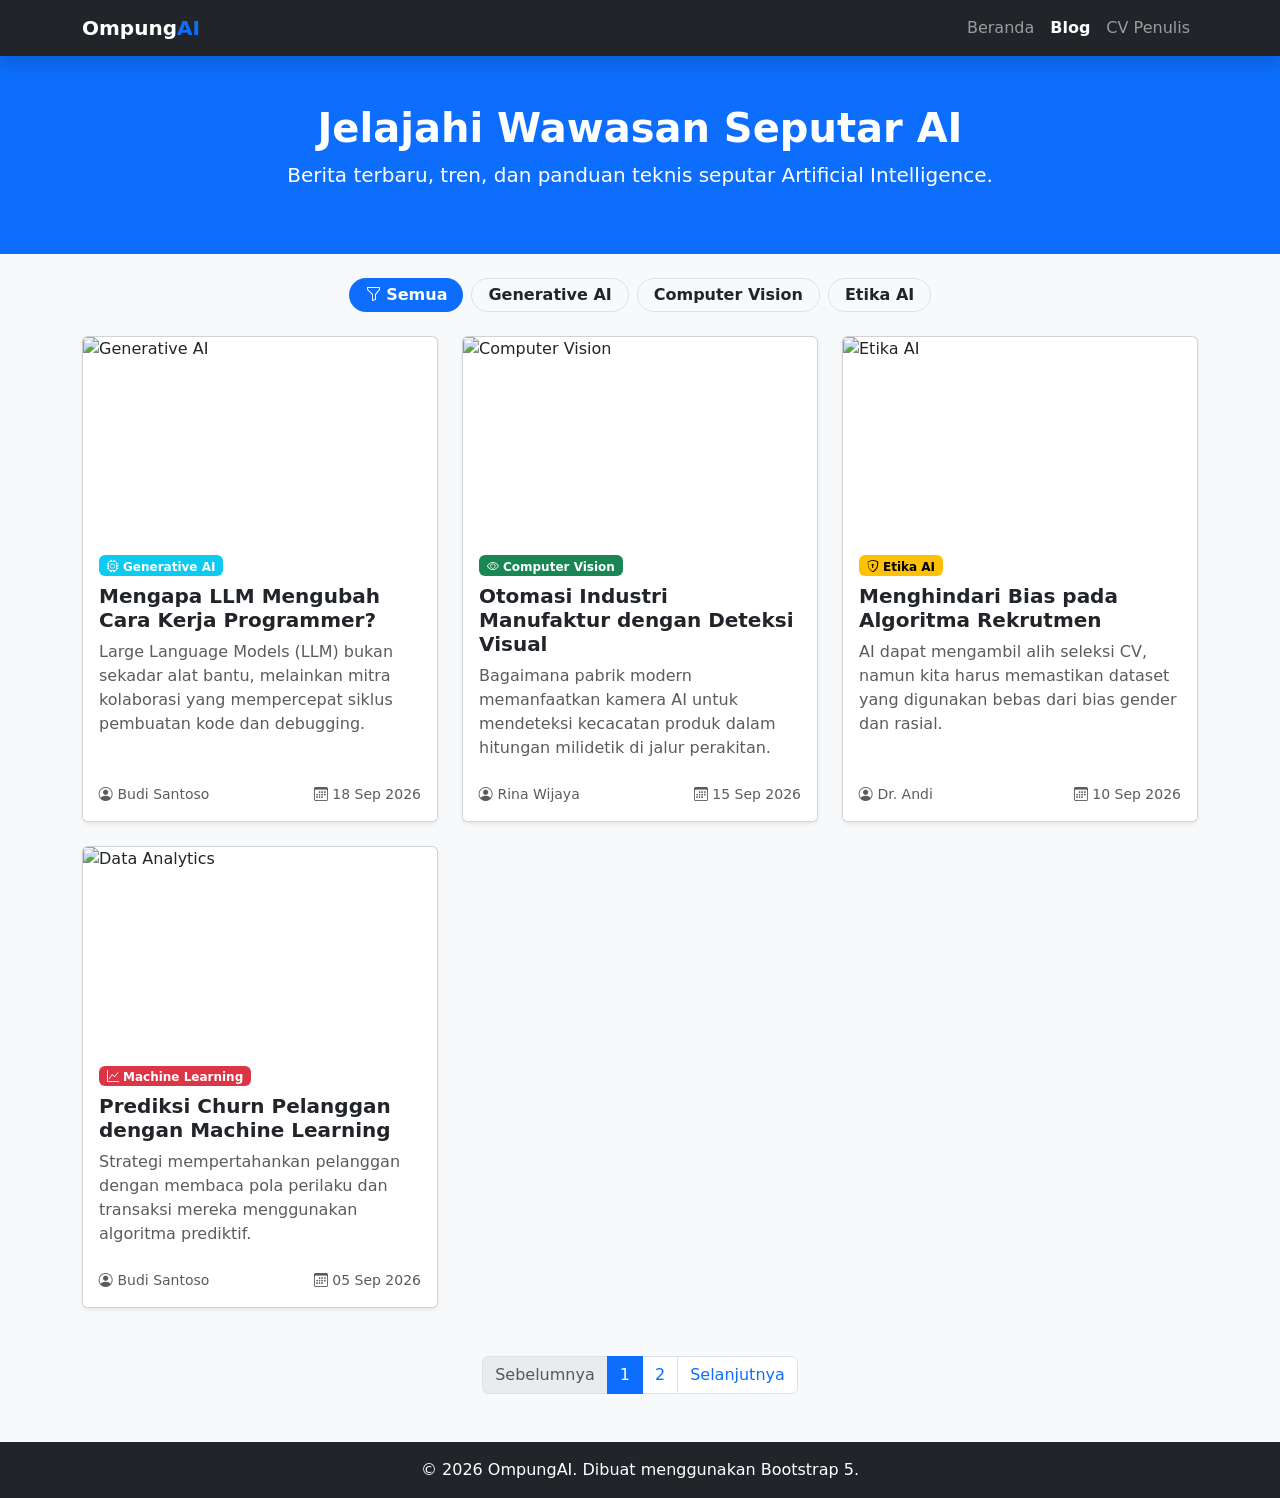
==== blog-detail.html @ 55e21725 "audhhh" ====
<!DOCTYPE html>
<html lang="id">
<head>
    <meta charset="UTF-8">
    <meta name="viewport" content="width=device-width, initial-scale=1.0">
    <title>Blog & Wawasan AI - OmpungAI</title>
    
    <!-- Bootstrap 5 CSS (Wajib) -->
    <link href="https://cdn.jsdelivr.net/npm/bootstrap@5.3.2/dist/css/bootstrap.min.css" rel="stylesheet">
    <!-- Bootstrap Icons (Wajib) -->
    <link href="https://cdn.jsdelivr.net/npm/bootstrap-icons@1.11.1/font/bootstrap-icons.css" rel="stylesheet">
    
    <!-- Sedikit custom CSS jika diperlukan (opsional) -->
    <style>
        .card-img-top { height: 200px; object-fit: cover; }
        body { background-color: #f8f9fa; }
    </style>
</head>
<body>

    <!-- NAVBAR BOOTSTRAP -->
    <nav class="navbar navbar-expand-lg navbar-dark bg-dark sticky-top shadow">
        <div class="container">
            <a class="navbar-brand fw-bold" href="index.html">Ompung<span class="text-primary">AI</span></a>
            <button class="navbar-toggler" type="button" data-bs-toggle="collapse" data-bs-target="#navbarNav">
                <span class="navbar-toggler-icon"></span>
            </button>
            <div class="collapse navbar-collapse" id="navbarNav">
                <ul class="navbar-nav ms-auto">
                    <li class="nav-item"><a class="nav-link" href="index.html">Beranda</a></li>
                    <li class="nav-item"><a class="nav-link active fw-semibold" href="blog.html">Blog</a></li>
                    <li class="nav-item"><a class="nav-link" href="cv.html">CV Penulis</a></li>
                </ul>
            </div>
        </div>
    </nav>

    <!-- HEADER / HERO BLOG -->
    <header class="bg-primary text-white text-center py-5 mb-4">
        <div class="container">
            <h1 class="fw-bold">Jelajahi Wawasan Seputar AI</h1>
            <p class="lead">Berita terbaru, tren, dan panduan teknis seputar Artificial Intelligence.</p>
        </div>
    </header>

    <!-- MAIN CONTENT -->
    <main class="container mb-5">
        
        <!-- FILTER KATEGORI (Opsional) -->
        <div class="d-flex justify-content-center gap-2 mb-4 flex-wrap">
            <span class="badge rounded-pill text-bg-primary fs-6 px-3 py-2"><i class="bi bi-funnel"></i> Semua</span>
            <span class="badge rounded-pill text-bg-light border text-dark fs-6 px-3 py-2">Generative AI</span>
            <span class="badge rounded-pill text-bg-light border text-dark fs-6 px-3 py-2">Computer Vision</span>
            <span class="badge rounded-pill text-bg-light border text-dark fs-6 px-3 py-2">Etika AI</span>
        </div>

        <!-- DAFTAR ARTIKEL (Grid Bootstrap) -->
        <div class="row g-4">
            
            <!-- Artikel 1 -->
            <div class="col-md-6 col-lg-4">
                <div class="card h-100 shadow-sm">
                    <img src="https://images.unsplash.com/photo-1677442136019-21780ecad995?w=600&q=80" class="card-img-top" alt="Generative AI">
                    <div class="card-body">
                        <span class="badge text-bg-info text-white mb-2"><i class="bi bi-cpu"></i> Generative AI</span>
                        <h5 class="card-title fw-bold">
                            <!-- Link ke halaman detail -->
                            <a href="blog-detail.html" class="text-decoration-none text-dark stretched-link">Mengapa LLM Mengubah Cara Kerja Programmer?</a>
                        </h5>
                        <p class="card-text text-muted">Large Language Models (LLM) bukan sekadar alat bantu, melainkan mitra kolaborasi yang mempercepat siklus pembuatan kode dan debugging.</p>
                    </div>
                    <div class="card-footer bg-white border-top-0 pb-3">
                        <small class="text-muted d-flex justify-content-between">
                            <span><i class="bi bi-person-circle"></i> Budi Santoso</span>
                            <span><i class="bi bi-calendar3"></i> 18 Sep 2026</span>
                        </small>
                    </div>
                </div>
            </div>

            <!-- Artikel 2 -->
            <div class="col-md-6 col-lg-4">
                <div class="card h-100 shadow-sm">
                    <img src="https://images.unsplash.com/photo-1561557944-6e7860d1a7eb?w=600&q=80" class="card-img-top" alt="Computer Vision">
                    <div class="card-body">
                        <span class="badge text-bg-success mb-2"><i class="bi bi-eye"></i> Computer Vision</span>
                        <h5 class="card-title fw-bold">
                            <a href="#" class="text-decoration-none text-dark stretched-link">Otomasi Industri Manufaktur dengan Deteksi Visual</a>
                        </h5>
                        <p class="card-text text-muted">Bagaimana pabrik modern memanfaatkan kamera AI untuk mendeteksi kecacatan produk dalam hitungan milidetik di jalur perakitan.</p>
                    </div>
                    <div class="card-footer bg-white border-top-0 pb-3">
                        <small class="text-muted d-flex justify-content-between">
                            <span><i class="bi bi-person-circle"></i> Rina Wijaya</span>
                            <span><i class="bi bi-calendar3"></i> 15 Sep 2026</span>
                        </small>
                    </div>
                </div>
            </div>

            <!-- Artikel 3 -->
            <div class="col-md-6 col-lg-4">
                <div class="card h-100 shadow-sm">
                    <img src="https://images.unsplash.com/photo-1507146153580-69a1fe6d8aa1?w=600&q=80" class="card-img-top" alt="Etika AI">
                    <div class="card-body">
                        <span class="badge text-bg-warning mb-2"><i class="bi bi-shield-lock"></i> Etika AI</span>
                        <h5 class="card-title fw-bold">
                            <a href="#" class="text-decoration-none text-dark stretched-link">Menghindari Bias pada Algoritma Rekrutmen</a>
                        </h5>
                        <p class="card-text text-muted">AI dapat mengambil alih seleksi CV, namun kita harus memastikan dataset yang digunakan bebas dari bias gender dan rasial.</p>
                    </div>
                    <div class="card-footer bg-white border-top-0 pb-3">
                        <small class="text-muted d-flex justify-content-between">
                            <span><i class="bi bi-person-circle"></i> Dr. Andi</span>
                            <span><i class="bi bi-calendar3"></i> 10 Sep 2026</span>
                        </small>
                    </div>
                </div>
            </div>

            <!-- Artikel 4 -->
            <div class="col-md-6 col-lg-4">
                <div class="card h-100 shadow-sm">
                    <img src="https://images.unsplash.com/photo-1551288049-bebda4e38f71?w=600&q=80" class="card-img-top" alt="Data Analytics">
                    <div class="card-body">
                        <span class="badge text-bg-danger mb-2"><i class="bi bi-graph-up"></i> Machine Learning</span>
                        <h5 class="card-title fw-bold">
                            <a href="#" class="text-decoration-none text-dark stretched-link">Prediksi Churn Pelanggan dengan Machine Learning</a>
                        </h5>
                        <p class="card-text text-muted">Strategi mempertahankan pelanggan dengan membaca pola perilaku dan transaksi mereka menggunakan algoritma prediktif.</p>
                    </div>
                    <div class="card-footer bg-white border-top-0 pb-3">
                        <small class="text-muted d-flex justify-content-between">
                            <span><i class="bi bi-person-circle"></i> Budi Santoso</span>
                            <span><i class="bi bi-calendar3"></i> 05 Sep 2026</span>
                        </small>
                    </div>
                </div>
            </div>

        </div>

        <!-- PAGINATION -->
        <nav aria-label="Page navigation" class="mt-5">
            <ul class="pagination justify-content-center">
                <li class="page-item disabled"><a class="page-link" href="#">Sebelumnya</a></li>
                <li class="page-item active"><a class="page-link" href="#">1</a></li>
                <li class="page-item"><a class="page-link" href="#">2</a></li>
                <li class="page-item"><a class="page-link" href="#">Selanjutnya</a></li>
            </ul>
        </nav>

    </main>

    <!-- FOOTER BOOTSTRAP -->
    <footer class="bg-dark text-white text-center py-3 mt-auto">
        <div class="container">
            <p class="mb-0">&copy; 2026 OmpungAI. Dibuat menggunakan Bootstrap 5.</p>
        </div>
    </footer>

    <!-- Bootstrap 5 JS -->
    <script src="https://cdn.jsdelivr.net/npm/bootstrap@5.3.2/dist/js/bootstrap.bundle.min.js"></script>
</body>
</html>
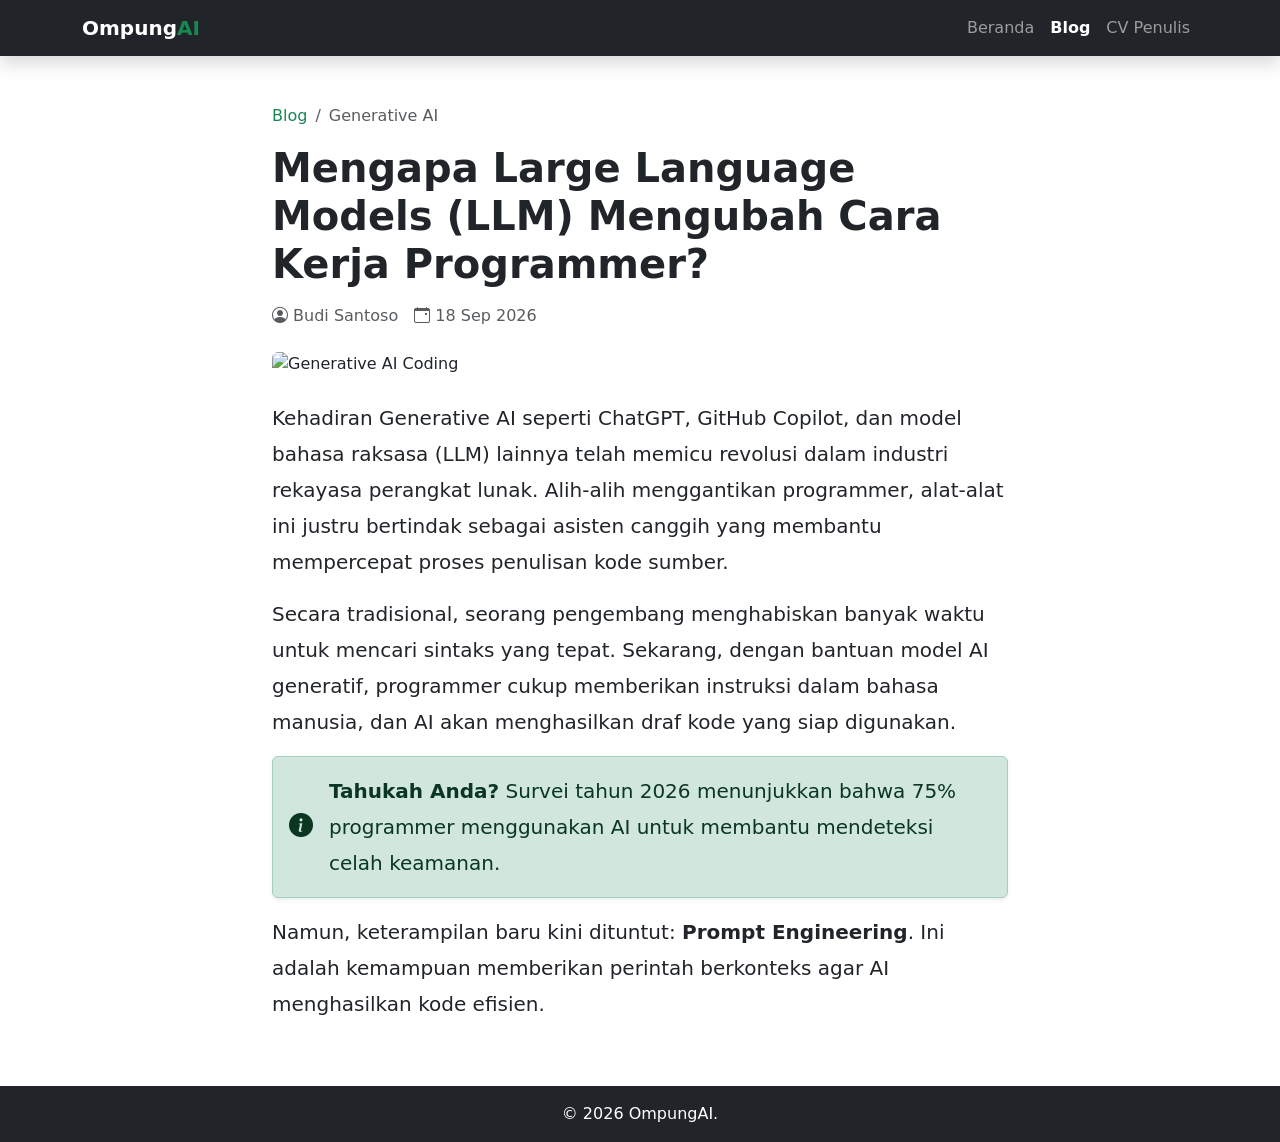
==== commit 63eb7164: "try4" ====
--- a/blog-detail.html
+++ b/blog-detail.html
@@ -3,25 +3,15 @@
 <head>
     <meta charset="UTF-8">
     <meta name="viewport" content="width=device-width, initial-scale=1.0">
-    <title>Blog & Wawasan AI - OmpungAI</title>
-    
-    <!-- Bootstrap 5 CSS (Wajib) -->
+    <title>Detail Blog AI - OmpungAI</title>
     <link href="https://cdn.jsdelivr.net/npm/bootstrap@5.3.2/dist/css/bootstrap.min.css" rel="stylesheet">
-    <!-- Bootstrap Icons (Wajib) -->
     <link href="https://cdn.jsdelivr.net/npm/bootstrap-icons@1.11.1/font/bootstrap-icons.css" rel="stylesheet">
-    
-    <!-- Sedikit custom CSS jika diperlukan (opsional) -->
-    <style>
-        .card-img-top { height: 200px; object-fit: cover; }
-        body { background-color: #f8f9fa; }
-    </style>
 </head>
 <body>
 
-    <!-- NAVBAR BOOTSTRAP -->
     <nav class="navbar navbar-expand-lg navbar-dark bg-dark sticky-top shadow">
         <div class="container">
-            <a class="navbar-brand fw-bold" href="index.html">Ompung<span class="text-primary">AI</span></a>
+            <a class="navbar-brand fw-bold" href="index.html">Ompung<span class="text-success">AI</span></a>
             <button class="navbar-toggler" type="button" data-bs-toggle="collapse" data-bs-target="#navbarNav">
                 <span class="navbar-toggler-icon"></span>
             </button>
@@ -35,131 +25,46 @@
         </div>
     </nav>
 
-    <!-- HEADER / HERO BLOG -->
-    <header class="bg-primary text-white text-center py-5 mb-4">
-        <div class="container">
-            <h1 class="fw-bold">Jelajahi Wawasan Seputar AI</h1>
-            <p class="lead">Berita terbaru, tren, dan panduan teknis seputar Artificial Intelligence.</p>
+    <main class="container my-5">
+        <div class="row justify-content-center">
+            <div class="col-lg-8">
+                
+                <nav aria-label="breadcrumb">
+                    <ol class="breadcrumb">
+                        <li class="breadcrumb-item"><a href="blog.html" class="text-decoration-none text-success">Blog</a></li>
+                        <li class="breadcrumb-item active" aria-current="page">Generative AI</li>
+                    </ol>
+                </nav>
+
+                <h1 class="fw-bold mb-3">Mengapa Large Language Models (LLM) Mengubah Cara Kerja Programmer?</h1> 
+                
+                <div class="d-flex align-items-center mb-4 text-muted">
+                    <span class="me-3"><i class="bi bi-person-circle"></i> Budi Santoso</span>
+                    <span class="me-3"><i class="bi bi-calendar-event"></i> 18 Sep 2026</span>
+                </div>
+
+                <img src="https://images.unsplash.com/photo-1677442136019-21780ecad995?w=1200&q=80" class="img-fluid rounded mb-4 w-100" alt="Generative AI Coding" style="max-height: 400px; object-fit: cover;">
+
+                <div class="fs-5" style="line-height: 1.8;">
+                    <p>Kehadiran Generative AI seperti ChatGPT, GitHub Copilot, dan model bahasa raksasa (LLM) lainnya telah memicu revolusi dalam industri rekayasa perangkat lunak. Alih-alih menggantikan programmer, alat-alat ini justru bertindak sebagai asisten canggih yang membantu mempercepat proses penulisan kode sumber.</p>
+                    <p>Secara tradisional, seorang pengembang menghabiskan banyak waktu untuk mencari sintaks yang tepat. Sekarang, dengan bantuan model AI generatif, programmer cukup memberikan instruksi dalam bahasa manusia, dan AI akan menghasilkan draf kode yang siap digunakan.</p>
+                    
+                    <div class="alert alert-success d-flex align-items-center shadow-sm" role="alert">
+                        <i class="bi bi-info-circle-fill fs-4 me-3"></i>
+                        <div><strong>Tahukah Anda?</strong> Survei tahun 2026 menunjukkan bahwa 75% programmer menggunakan AI untuk membantu mendeteksi celah keamanan.</div>
+                    </div>
+
+                    <p>Namun, keterampilan baru kini dituntut: <strong>Prompt Engineering</strong>. Ini adalah kemampuan memberikan perintah berkonteks agar AI menghasilkan kode efisien.</p>
+                </div>
+
+            </div>
         </div>
-    </header>
-
-    <!-- MAIN CONTENT -->
-    <main class="container mb-5">
-        
-        <!-- FILTER KATEGORI (Opsional) -->
-        <div class="d-flex justify-content-center gap-2 mb-4 flex-wrap">
-            <span class="badge rounded-pill text-bg-primary fs-6 px-3 py-2"><i class="bi bi-funnel"></i> Semua</span>
-            <span class="badge rounded-pill text-bg-light border text-dark fs-6 px-3 py-2">Generative AI</span>
-            <span class="badge rounded-pill text-bg-light border text-dark fs-6 px-3 py-2">Computer Vision</span>
-            <span class="badge rounded-pill text-bg-light border text-dark fs-6 px-3 py-2">Etika AI</span>
-        </div>
-
-        <!-- DAFTAR ARTIKEL (Grid Bootstrap) -->
-        <div class="row g-4">
-            
-            <!-- Artikel 1 -->
-            <div class="col-md-6 col-lg-4">
-                <div class="card h-100 shadow-sm">
-                    <img src="https://images.unsplash.com/photo-1677442136019-21780ecad995?w=600&q=80" class="card-img-top" alt="Generative AI">
-                    <div class="card-body">
-                        <span class="badge text-bg-info text-white mb-2"><i class="bi bi-cpu"></i> Generative AI</span>
-                        <h5 class="card-title fw-bold">
-                            <!-- Link ke halaman detail -->
-                            <a href="blog-detail.html" class="text-decoration-none text-dark stretched-link">Mengapa LLM Mengubah Cara Kerja Programmer?</a>
-                        </h5>
-                        <p class="card-text text-muted">Large Language Models (LLM) bukan sekadar alat bantu, melainkan mitra kolaborasi yang mempercepat siklus pembuatan kode dan debugging.</p>
-                    </div>
-                    <div class="card-footer bg-white border-top-0 pb-3">
-                        <small class="text-muted d-flex justify-content-between">
-                            <span><i class="bi bi-person-circle"></i> Budi Santoso</span>
-                            <span><i class="bi bi-calendar3"></i> 18 Sep 2026</span>
-                        </small>
-                    </div>
-                </div>
-            </div>
-
-            <!-- Artikel 2 -->
-            <div class="col-md-6 col-lg-4">
-                <div class="card h-100 shadow-sm">
-                    <img src="https://images.unsplash.com/photo-1561557944-6e7860d1a7eb?w=600&q=80" class="card-img-top" alt="Computer Vision">
-                    <div class="card-body">
-                        <span class="badge text-bg-success mb-2"><i class="bi bi-eye"></i> Computer Vision</span>
-                        <h5 class="card-title fw-bold">
-                            <a href="#" class="text-decoration-none text-dark stretched-link">Otomasi Industri Manufaktur dengan Deteksi Visual</a>
-                        </h5>
-                        <p class="card-text text-muted">Bagaimana pabrik modern memanfaatkan kamera AI untuk mendeteksi kecacatan produk dalam hitungan milidetik di jalur perakitan.</p>
-                    </div>
-                    <div class="card-footer bg-white border-top-0 pb-3">
-                        <small class="text-muted d-flex justify-content-between">
-                            <span><i class="bi bi-person-circle"></i> Rina Wijaya</span>
-                            <span><i class="bi bi-calendar3"></i> 15 Sep 2026</span>
-                        </small>
-                    </div>
-                </div>
-            </div>
-
-            <!-- Artikel 3 -->
-            <div class="col-md-6 col-lg-4">
-                <div class="card h-100 shadow-sm">
-                    <img src="https://images.unsplash.com/photo-1507146153580-69a1fe6d8aa1?w=600&q=80" class="card-img-top" alt="Etika AI">
-                    <div class="card-body">
-                        <span class="badge text-bg-warning mb-2"><i class="bi bi-shield-lock"></i> Etika AI</span>
-                        <h5 class="card-title fw-bold">
-                            <a href="#" class="text-decoration-none text-dark stretched-link">Menghindari Bias pada Algoritma Rekrutmen</a>
-                        </h5>
-                        <p class="card-text text-muted">AI dapat mengambil alih seleksi CV, namun kita harus memastikan dataset yang digunakan bebas dari bias gender dan rasial.</p>
-                    </div>
-                    <div class="card-footer bg-white border-top-0 pb-3">
-                        <small class="text-muted d-flex justify-content-between">
-                            <span><i class="bi bi-person-circle"></i> Dr. Andi</span>
-                            <span><i class="bi bi-calendar3"></i> 10 Sep 2026</span>
-                        </small>
-                    </div>
-                </div>
-            </div>
-
-            <!-- Artikel 4 -->
-            <div class="col-md-6 col-lg-4">
-                <div class="card h-100 shadow-sm">
-                    <img src="https://images.unsplash.com/photo-1551288049-bebda4e38f71?w=600&q=80" class="card-img-top" alt="Data Analytics">
-                    <div class="card-body">
-                        <span class="badge text-bg-danger mb-2"><i class="bi bi-graph-up"></i> Machine Learning</span>
-                        <h5 class="card-title fw-bold">
-                            <a href="#" class="text-decoration-none text-dark stretched-link">Prediksi Churn Pelanggan dengan Machine Learning</a>
-                        </h5>
-                        <p class="card-text text-muted">Strategi mempertahankan pelanggan dengan membaca pola perilaku dan transaksi mereka menggunakan algoritma prediktif.</p>
-                    </div>
-                    <div class="card-footer bg-white border-top-0 pb-3">
-                        <small class="text-muted d-flex justify-content-between">
-                            <span><i class="bi bi-person-circle"></i> Budi Santoso</span>
-                            <span><i class="bi bi-calendar3"></i> 05 Sep 2026</span>
-                        </small>
-                    </div>
-                </div>
-            </div>
-
-        </div>
-
-        <!-- PAGINATION -->
-        <nav aria-label="Page navigation" class="mt-5">
-            <ul class="pagination justify-content-center">
-                <li class="page-item disabled"><a class="page-link" href="#">Sebelumnya</a></li>
-                <li class="page-item active"><a class="page-link" href="#">1</a></li>
-                <li class="page-item"><a class="page-link" href="#">2</a></li>
-                <li class="page-item"><a class="page-link" href="#">Selanjutnya</a></li>
-            </ul>
-        </nav>
-
     </main>
 
-    <!-- FOOTER BOOTSTRAP -->
-    <footer class="bg-dark text-white text-center py-3 mt-auto">
-        <div class="container">
-            <p class="mb-0">&copy; 2026 OmpungAI. Dibuat menggunakan Bootstrap 5.</p>
-        </div>
+    <footer class="bg-dark text-white text-center py-3">
+        <p class="mb-0">&copy; 2026 OmpungAI.</p>
     </footer>
 
-    <!-- Bootstrap 5 JS -->
     <script src="https://cdn.jsdelivr.net/npm/bootstrap@5.3.2/dist/js/bootstrap.bundle.min.js"></script>
 </body>
 </html>
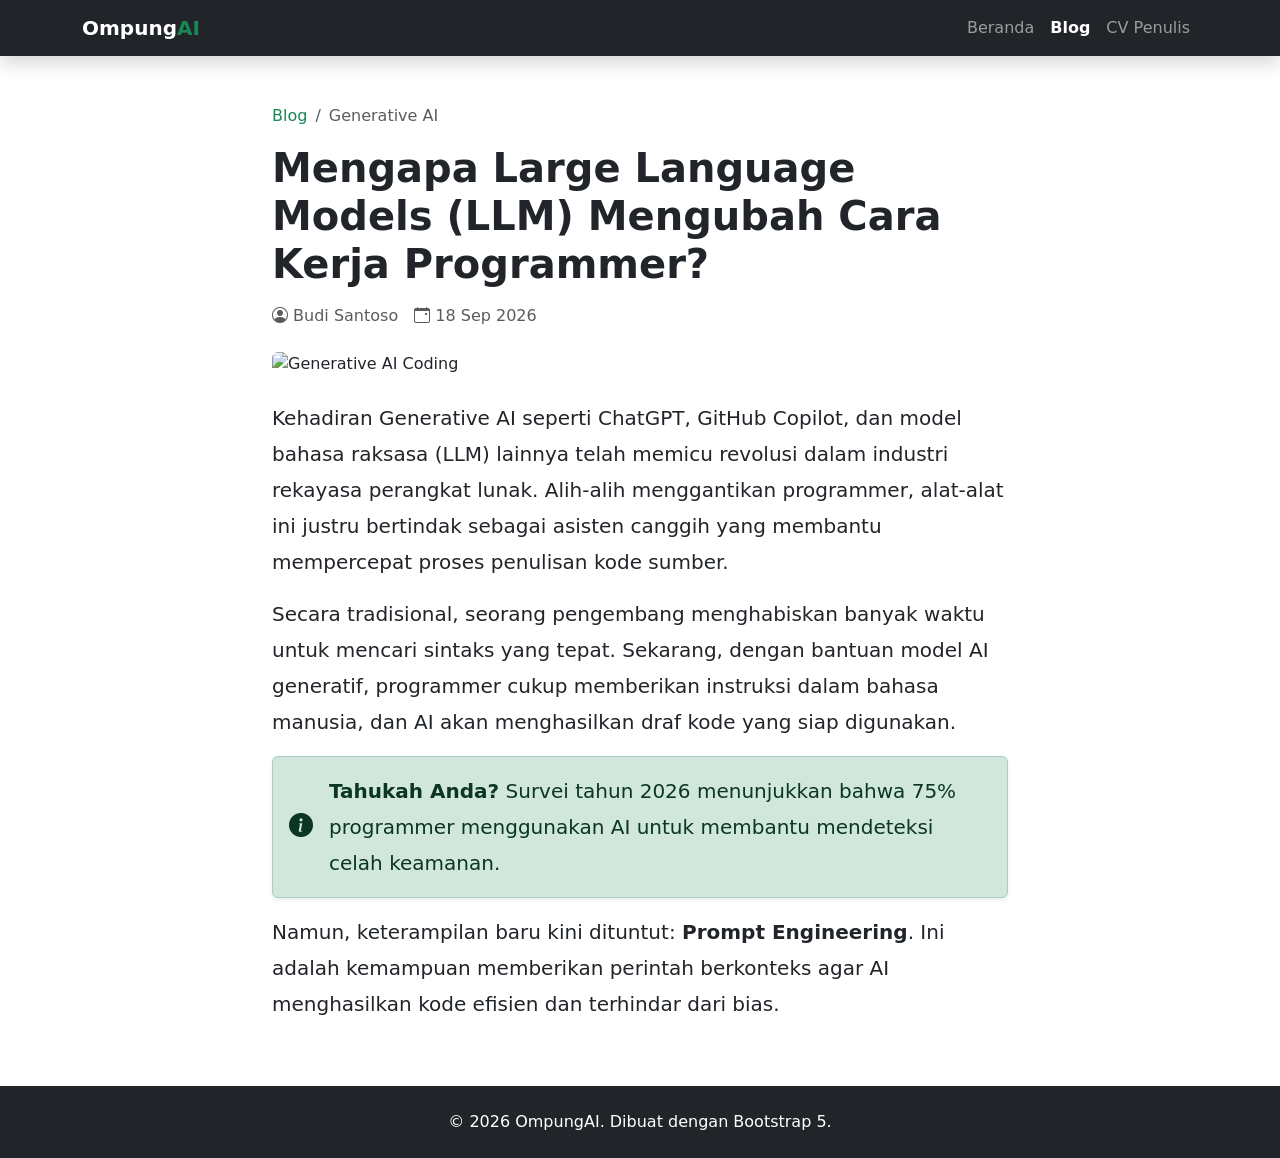
==== commit ccb63ce6: "test 6" ====
--- a/blog-detail.html
+++ b/blog-detail.html
@@ -4,31 +4,39 @@
     <meta charset="UTF-8">
     <meta name="viewport" content="width=device-width, initial-scale=1.0">
     <title>Detail Blog AI - OmpungAI</title>
+    <!-- Bootstrap 5 CSS & Icons -->
     <link href="https://cdn.jsdelivr.net/npm/bootstrap@5.3.2/dist/css/bootstrap.min.css" rel="stylesheet">
     <link href="https://cdn.jsdelivr.net/npm/bootstrap-icons@1.11.1/font/bootstrap-icons.css" rel="stylesheet">
 </head>
 <body>
 
-    <nav class="navbar navbar-expand-lg navbar-dark bg-dark sticky-top shadow">
-        <div class="container">
-            <a class="navbar-brand fw-bold" href="index.html">Ompung<span class="text-success">AI</span></a>
-            <button class="navbar-toggler" type="button" data-bs-toggle="collapse" data-bs-target="#navbarNav">
-                <span class="navbar-toggler-icon"></span>
-            </button>
-            <div class="collapse navbar-collapse" id="navbarNav">
-                <ul class="navbar-nav ms-auto">
-                    <li class="nav-item"><a class="nav-link" href="index.html">Beranda</a></li>
-                    <li class="nav-item"><a class="nav-link active fw-semibold" href="blog.html">Blog</a></li>
-                    <li class="nav-item"><a class="nav-link" href="cv.html">CV Penulis</a></li>
-                </ul>
+    <!-- NAVIGASI -->
+    <header>
+        <nav class="navbar navbar-expand-lg navbar-dark bg-dark sticky-top shadow">
+            <div class="container">
+                <a class="navbar-brand fw-bold" href="index.html">Ompung<span class="text-success">AI</span></a>
+                <button class="navbar-toggler" type="button" data-bs-toggle="collapse" data-bs-target="#navbarNav" aria-label="Buka menu navigasi">
+                    <span class="navbar-toggler-icon"></span>
+                </button>
+                <div class="collapse navbar-collapse" id="navbarNav">
+                    <ul class="navbar-nav ms-auto">
+                        <li class="nav-item"><a class="nav-link" href="index.html">Beranda</a></li>
+                        <li class="nav-item"><a class="nav-link active fw-semibold" href="blog.html">Blog</a></li>
+                        <li class="nav-item"><a class="nav-link" href="cv.html">CV Penulis</a></li>
+                    </ul>
+                </div>
             </div>
-        </div>
-    </nav>
+        </nav>
+    </header>
 
+    <!-- KONTEN UTAMA -->
     <main class="container my-5">
         <div class="row justify-content-center">
-            <div class="col-lg-8">
+            
+            <!-- ARTIKEL SEMANTIK -->
+            <article class="col-lg-8">
                 
+                <!-- BREADCRUMB -->
                 <nav aria-label="breadcrumb">
                     <ol class="breadcrumb">
                         <li class="breadcrumb-item"><a href="blog.html" class="text-decoration-none text-success">Blog</a></li>
@@ -36,16 +44,19 @@
                     </ol>
                 </nav>
 
-                <h1 class="fw-bold mb-3">Mengapa Large Language Models (LLM) Mengubah Cara Kerja Programmer?</h1> 
-                
-                <div class="d-flex align-items-center mb-4 text-muted">
-                    <span class="me-3"><i class="bi bi-person-circle"></i> Budi Santoso</span>
-                    <span class="me-3"><i class="bi bi-calendar-event"></i> 18 Sep 2026</span>
-                </div>
+                <!-- HEADER ARTIKEL -->
+                <header class="mb-4">
+                    <h1 class="fw-bold mb-3">Mengapa Large Language Models (LLM) Mengubah Cara Kerja Programmer?</h1> 
+                    <div class="d-flex align-items-center text-muted">
+                        <span class="me-3"><i class="bi bi-person-circle"></i> Budi Santoso</span>
+                        <span class="me-3"><i class="bi bi-calendar-event"></i> 18 Sep 2026</span>
+                    </div>
+                </header>
 
                 <img src="https://images.unsplash.com/photo-1677442136019-21780ecad995?w=1200&q=80" class="img-fluid rounded mb-4 w-100" alt="Generative AI Coding" style="max-height: 400px; object-fit: cover;">
 
-                <div class="fs-5" style="line-height: 1.8;">
+                <!-- ISI KONTEN -->
+                <section class="fs-5" style="line-height: 1.8;">
                     <p>Kehadiran Generative AI seperti ChatGPT, GitHub Copilot, dan model bahasa raksasa (LLM) lainnya telah memicu revolusi dalam industri rekayasa perangkat lunak. Alih-alih menggantikan programmer, alat-alat ini justru bertindak sebagai asisten canggih yang membantu mempercepat proses penulisan kode sumber.</p>
                     <p>Secara tradisional, seorang pengembang menghabiskan banyak waktu untuk mencari sintaks yang tepat. Sekarang, dengan bantuan model AI generatif, programmer cukup memberikan instruksi dalam bahasa manusia, dan AI akan menghasilkan draf kode yang siap digunakan.</p>
                     
@@ -54,15 +65,16 @@
                         <div><strong>Tahukah Anda?</strong> Survei tahun 2026 menunjukkan bahwa 75% programmer menggunakan AI untuk membantu mendeteksi celah keamanan.</div>
                     </div>
 
-                    <p>Namun, keterampilan baru kini dituntut: <strong>Prompt Engineering</strong>. Ini adalah kemampuan memberikan perintah berkonteks agar AI menghasilkan kode efisien.</p>
-                </div>
+                    <p>Namun, keterampilan baru kini dituntut: <strong>Prompt Engineering</strong>. Ini adalah kemampuan memberikan perintah berkonteks agar AI menghasilkan kode efisien dan terhindar dari bias.</p>
+                </section>
 
-            </div>
+            </article>
         </div>
     </main>
 
-    <footer class="bg-dark text-white text-center py-3">
-        <p class="mb-0">&copy; 2026 OmpungAI.</p>
+    <!-- FOOTER -->
+    <footer class="bg-dark text-white text-center py-4">
+        <p class="mb-0">&copy; 2026 OmpungAI. Dibuat dengan Bootstrap 5.</p>
     </footer>
 
     <script src="https://cdn.jsdelivr.net/npm/bootstrap@5.3.2/dist/js/bootstrap.bundle.min.js"></script>
